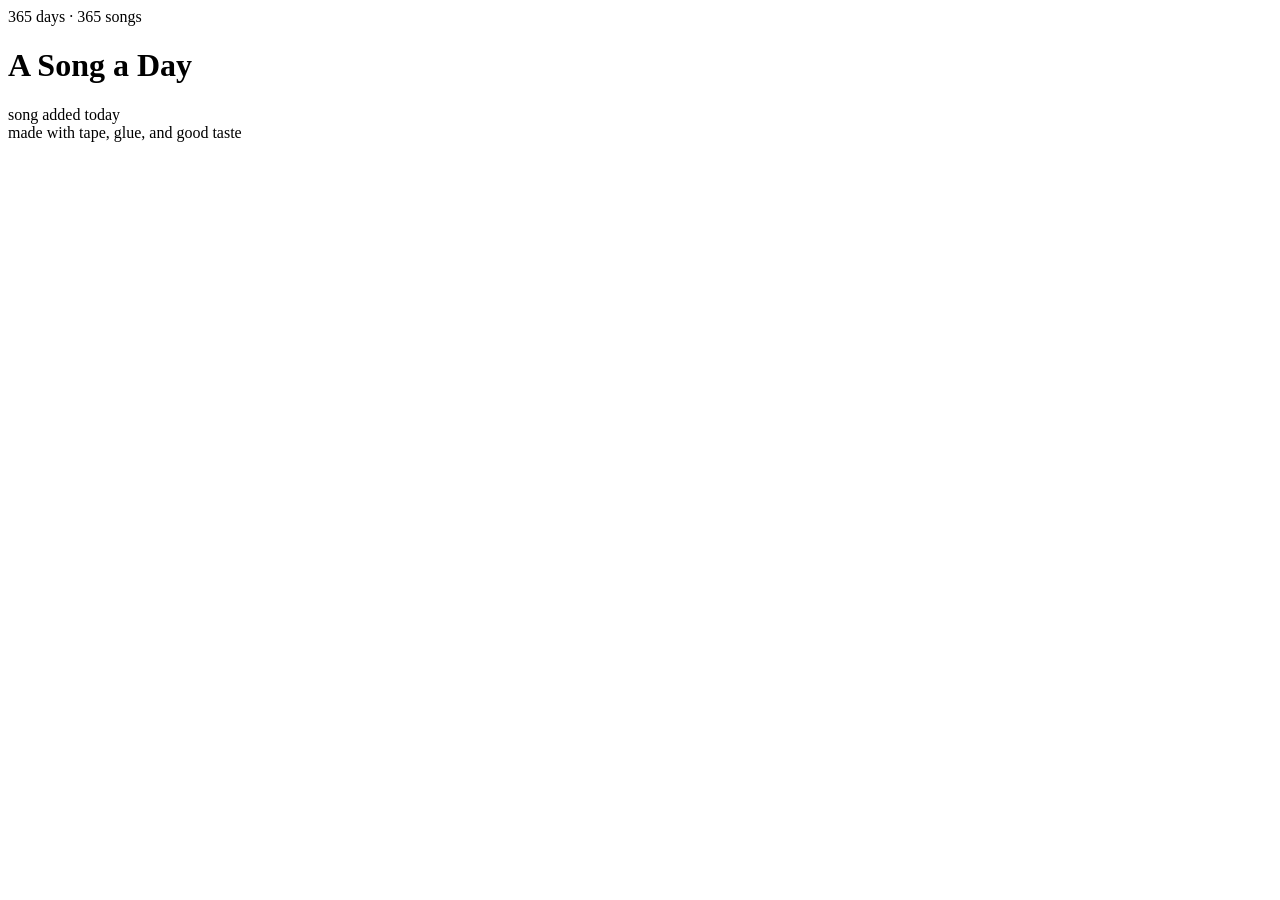
==== index.html @ 289fecfa "Add files via upload" ====
<!DOCTYPE html>
<html lang="en">
<head>
<meta charset="UTF-8">
<meta name="viewport" content="width=device-width, initial-scale=1.0">
<title>A Song a Day</title>
<meta name="description" content="A song for every day of the year. Pick a date, press play.">
<link rel="stylesheet" href="css/style.css">
</head>
<body>

<header class="site-header">
  <div class="eyebrow">365 days · 365 songs</div>
  <h1><span class="reel" aria-hidden="true"></span>A Song a Day<span class="reel" aria-hidden="true"></span></h1>
</header>

<main>
  <div id="months" class="months"></div>

  <div class="legend">
    <span><i class="dot-song"></i> song added</span>
    <span><i class="dot-today"></i> today</span>
  </div>
</main>

<footer>made with tape, glue, and good taste</footer>

<script src="js/data.js"></script>
<script src="js/calendar.js"></script>
</body>
</html>
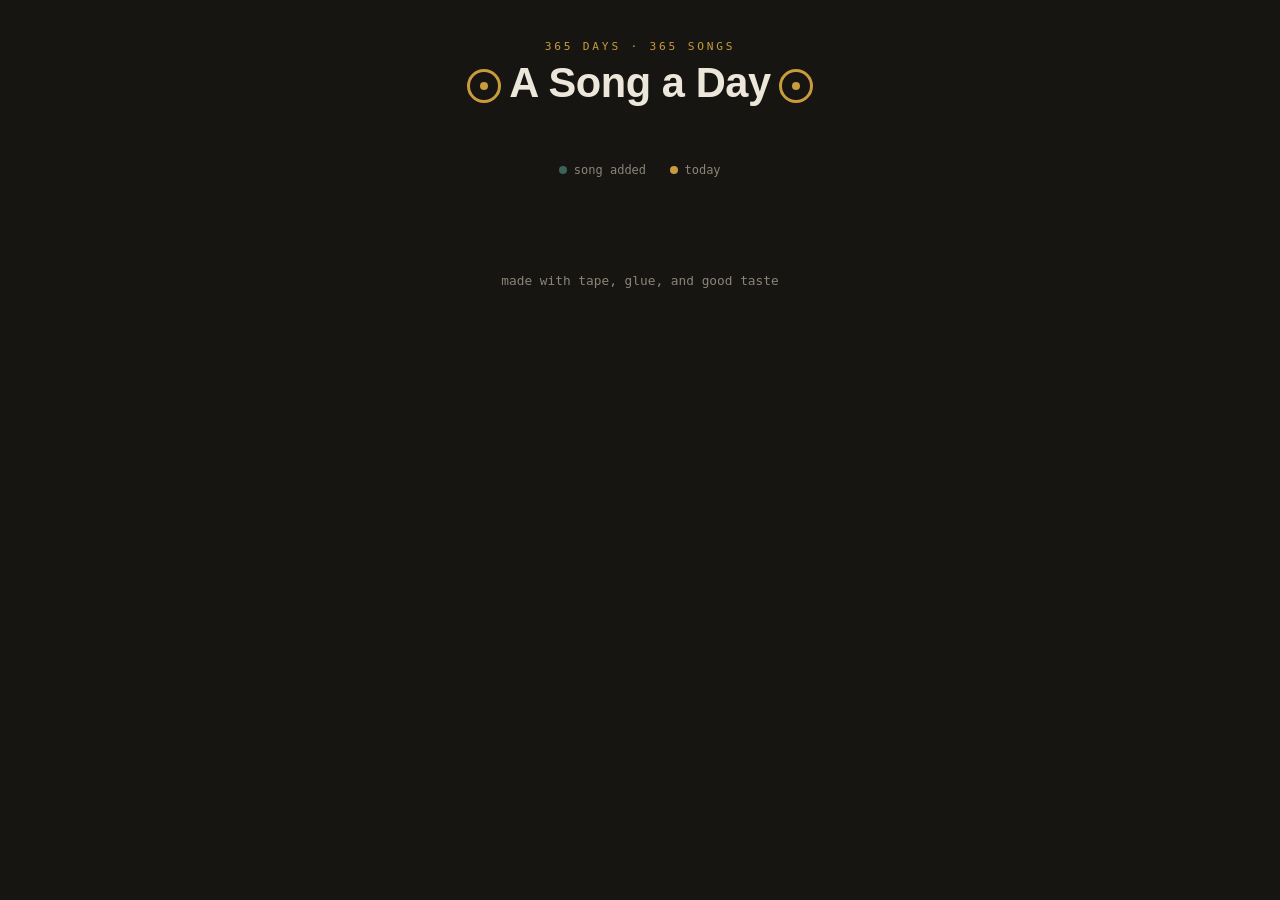
==== commit a7b1a6c6: "Fix stylesheet link path in index.html" ====
--- a/index.html
+++ b/index.html
@@ -5,7 +5,7 @@
 <meta name="viewport" content="width=device-width, initial-scale=1.0">
 <title>A Song a Day</title>
 <meta name="description" content="A song for every day of the year. Pick a date, press play.">
-<link rel="stylesheet" href="css/style.css">
+<link rel="stylesheet" href="style.css">
 </head>
 <body>
 
--- a/style.css
+++ b/style.css
@@ -0,0 +1,313 @@
+@import url('https://fonts.googleapis.com/css2?family=Space+Mono:wght@400;700&family=Work+Sans:wght@400;500;600;700&display=swap');
+
+:root{
+  --ink: #171512;
+  --paper: #ECE7DA;
+  --paper-dim: #DDD6C4;
+  --tape-red: #B23B3B;
+  --brass: #C89B3C;
+  --teal: #3E6259;
+  --pencil: #8A8577;
+  --radius: 10px;
+}
+
+*{ box-sizing:border-box; }
+
+html{ scroll-behavior:smooth; }
+
+body{
+  margin:0;
+  background:var(--ink);
+  color:var(--paper);
+  font-family:'Work Sans', sans-serif;
+  min-height:100vh;
+}
+
+a{ color:inherit; text-decoration:none; }
+
+:focus-visible{
+  outline:2px solid var(--brass);
+  outline-offset:3px;
+}
+
+.mono{ font-family:'Space Mono', monospace; }
+
+/* ---------- shared chrome ---------- */
+
+.site-header{
+  padding:2.5rem 1.5rem 1.5rem;
+  text-align:center;
+}
+
+.site-header .eyebrow{
+  font-family:'Space Mono', monospace;
+  font-size:.7rem;
+  letter-spacing:.25em;
+  text-transform:uppercase;
+  color:var(--brass);
+}
+
+.site-header h1{
+  margin:.4rem 0 0;
+  font-family:'Work Sans', sans-serif;
+  font-weight:700;
+  font-size:clamp(1.8rem, 4vw, 2.6rem);
+  letter-spacing:-.01em;
+}
+
+.reel{
+  width:34px;
+  height:34px;
+  border-radius:50%;
+  border:3px solid var(--brass);
+  display:inline-block;
+  position:relative;
+  vertical-align:middle;
+  margin:0 .5rem;
+}
+.reel::before{
+  content:"";
+  position:absolute;
+  inset:10px;
+  border-radius:50%;
+  background:var(--brass);
+}
+
+main{
+  max-width:1000px;
+  margin:0 auto;
+  padding:0 1.25rem 4rem;
+}
+
+footer{
+  text-align:center;
+  padding:2rem 1rem 3rem;
+  color:var(--pencil);
+  font-size:.8rem;
+  font-family:'Space Mono', monospace;
+}
+
+/* ---------- calendar page ---------- */
+
+.months{
+  display:grid;
+  grid-template-columns:repeat(auto-fit, minmax(250px, 1fr));
+  gap:1.25rem;
+}
+
+.month-card{
+  background:var(--paper);
+  color:var(--ink);
+  border-radius:var(--radius);
+  padding:1rem 1rem 1.25rem;
+  position:relative;
+  overflow:hidden;
+}
+
+.month-card::before{
+  /* perforated edge along the top, like a tear-off calendar page */
+  content:"";
+  position:absolute;
+  top:0; left:0; right:0;
+  height:10px;
+  background-image:radial-gradient(circle, var(--ink) 3px, transparent 3.5px);
+  background-size:16px 16px;
+  background-position:8px -6px;
+  opacity:.15;
+}
+
+.month-card h2{
+  font-family:'Space Mono', monospace;
+  font-size:.95rem;
+  letter-spacing:.08em;
+  text-transform:uppercase;
+  margin:.5rem 0 .75rem;
+  color:var(--tape-red);
+}
+
+.weekday-row{
+  display:grid;
+  grid-template-columns:repeat(7, 1fr);
+  margin-bottom:.25rem;
+}
+.weekday-row span{
+  font-family:'Space Mono', monospace;
+  font-size:.6rem;
+  color:var(--pencil);
+  text-align:center;
+}
+
+.day-grid{
+  display:grid;
+  grid-template-columns:repeat(7, 1fr);
+  gap:3px;
+}
+
+.day-cell{
+  aspect-ratio:1;
+  display:flex;
+  align-items:center;
+  justify-content:center;
+  position:relative;
+  border-radius:5px;
+  font-family:'Space Mono', monospace;
+  font-size:.72rem;
+  color:var(--ink);
+  transition:transform .12s ease, background .12s ease;
+}
+
+.day-cell.pad{ visibility:hidden; }
+
+.day-cell.link{
+  cursor:pointer;
+}
+.day-cell.link:hover{
+  background:var(--paper-dim);
+  transform:translateY(-1px);
+}
+
+.day-cell.has-song::after{
+  content:"";
+  position:absolute;
+  bottom:3px;
+  width:4px;
+  height:4px;
+  border-radius:50%;
+  background:var(--teal);
+}
+
+.day-cell.today{
+  background:var(--brass);
+  color:var(--ink);
+  font-weight:700;
+}
+.day-cell.today::after{ background:var(--ink); }
+
+.legend{
+  display:flex;
+  gap:1.5rem;
+  justify-content:center;
+  flex-wrap:wrap;
+  margin:2rem 0 0;
+  font-family:'Space Mono', monospace;
+  font-size:.75rem;
+  color:var(--pencil);
+}
+.legend span{ display:inline-flex; align-items:center; gap:.4rem; }
+.legend i{
+  width:8px; height:8px; border-radius:50%; display:inline-block;
+}
+.legend .dot-song{ background:var(--teal); }
+.legend .dot-today{ background:var(--brass); }
+
+/* ---------- day page ---------- */
+
+.tape-card{
+  max-width:520px;
+  margin:2rem auto 0;
+  background:var(--paper);
+  color:var(--ink);
+  border-radius:16px;
+  padding:2rem 1.75rem 1.75rem;
+  position:relative;
+}
+
+.counter{
+  font-family:'Space Mono', monospace;
+  background:var(--ink);
+  color:var(--paper);
+  display:inline-block;
+  padding:.5rem 1rem;
+  border-radius:6px;
+  font-size:1.4rem;
+  letter-spacing:.15em;
+  margin-bottom:1.25rem;
+}
+
+.song-title{
+  font-size:clamp(1.5rem, 5vw, 2.1rem);
+  font-weight:700;
+  line-height:1.15;
+  margin:0 0 .25rem;
+}
+
+.song-artist{
+  font-family:'Space Mono', monospace;
+  color:var(--tape-red);
+  font-size:1rem;
+  margin:0 0 1.5rem;
+}
+
+.player-window{
+  background:var(--ink);
+  border-radius:10px;
+  padding:.5rem;
+  margin-bottom:1.25rem;
+}
+.player-window iframe{
+  border-radius:8px;
+  display:block;
+  width:100%;
+}
+
+.note-card{
+  background:var(--paper-dim);
+  border-left:3px solid var(--teal);
+  border-radius:4px;
+  padding:.9rem 1rem;
+  font-size:.92rem;
+  line-height:1.5;
+  color:var(--ink);
+}
+
+.empty-state{
+  text-align:center;
+  padding:1rem 0 .5rem;
+}
+.empty-state p{
+  color:var(--pencil);
+  font-size:.95rem;
+}
+
+.spotify-fallback{
+  display:inline-block;
+  margin-top:.5rem;
+  background:var(--teal);
+  color:var(--paper);
+  font-family:'Space Mono', monospace;
+  font-size:.85rem;
+  padding:.6rem 1.1rem;
+  border-radius:30px;
+}
+.spotify-fallback:hover{ background:var(--tape-red); }
+
+.transport{
+  display:flex;
+  justify-content:space-between;
+  align-items:center;
+  max-width:520px;
+  margin:1.5rem auto 0;
+  font-family:'Space Mono', monospace;
+  font-size:.85rem;
+}
+
+.transport a, .transport .back-link{
+  color:var(--paper);
+  opacity:.85;
+}
+.transport a:hover{ opacity:1; color:var(--brass); }
+
+.back-link{
+  display:block;
+  text-align:center;
+  margin-top:2rem;
+  font-family:'Space Mono', monospace;
+  font-size:.8rem;
+  color:var(--pencil);
+}
+.back-link:hover{ color:var(--brass); }
+
+@media (prefers-reduced-motion: reduce){
+  .day-cell{ transition:none; }
+  html{ scroll-behavior:auto; }
+}
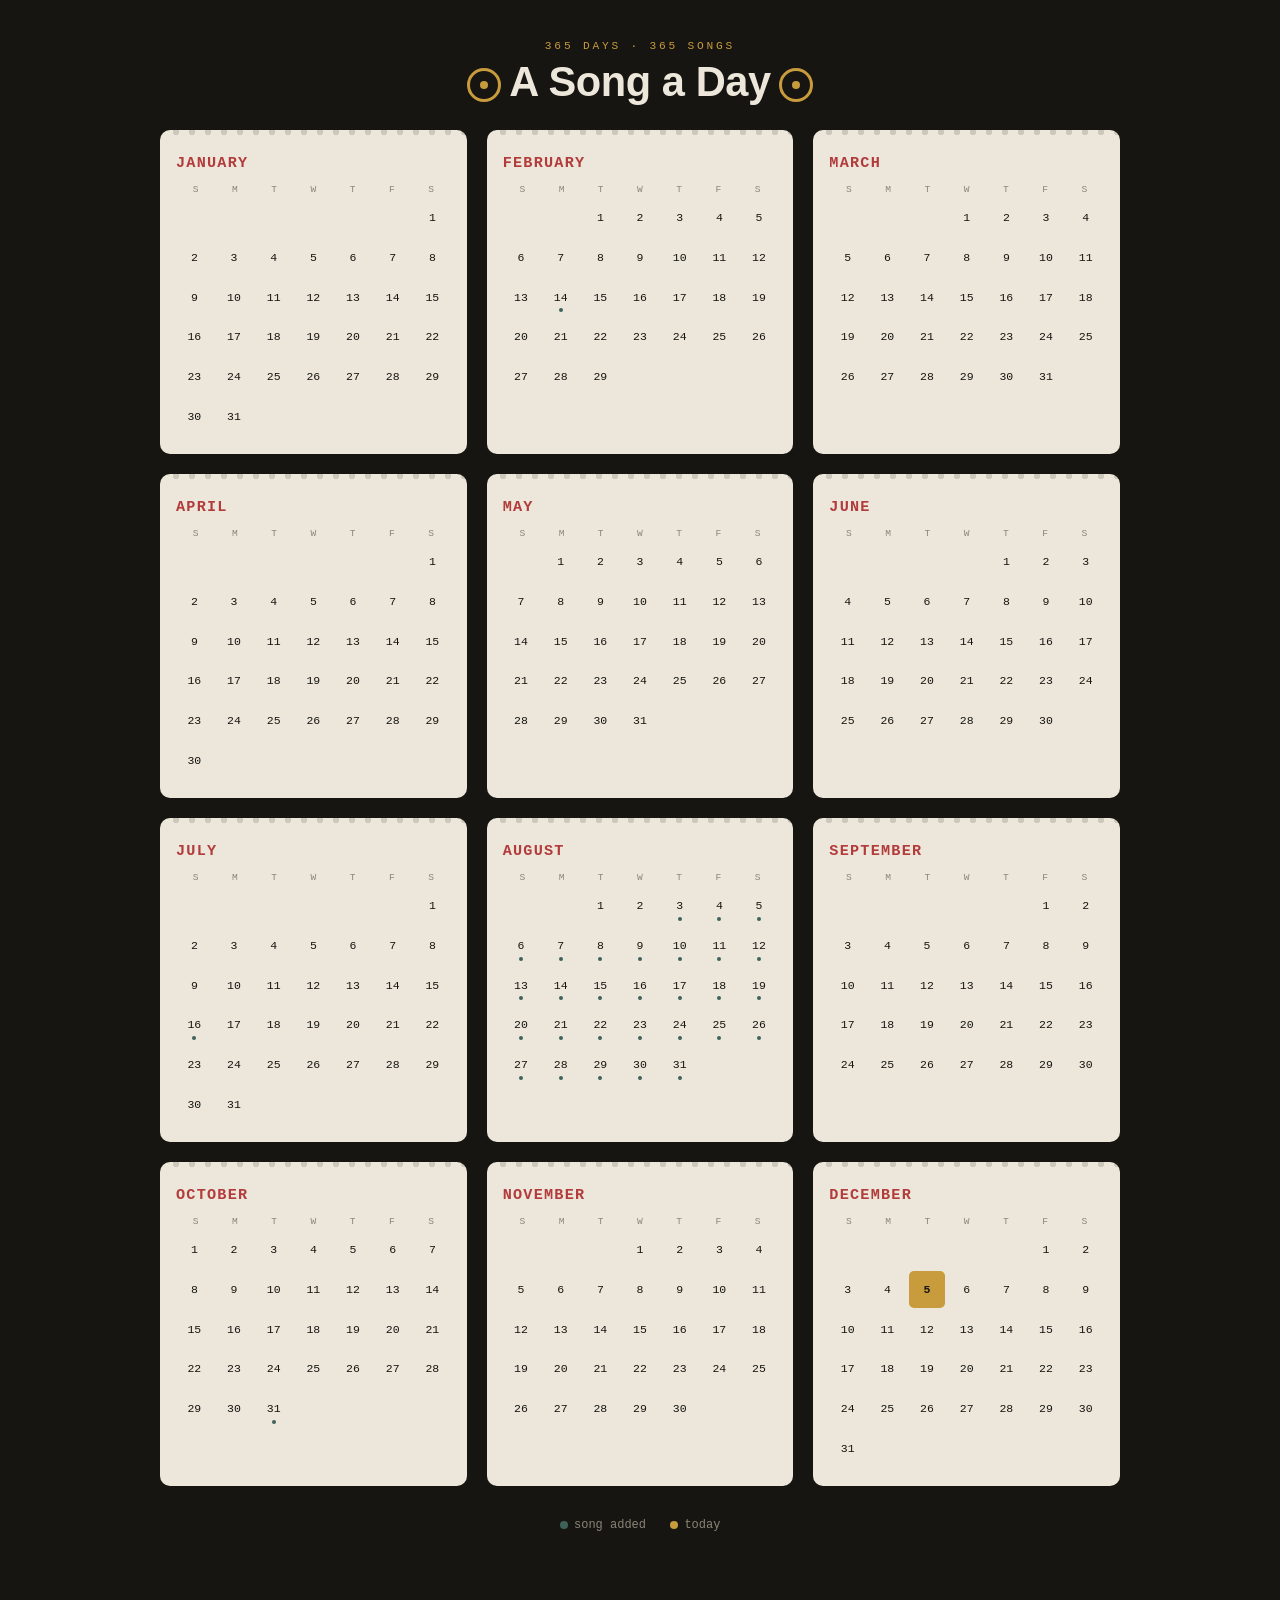
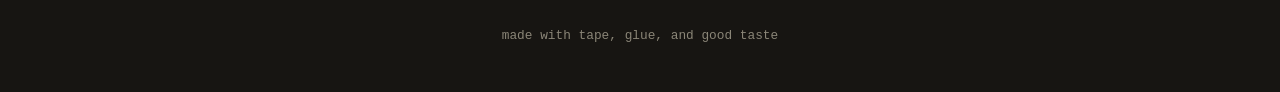
==== commit eb4d8cad: "Update script tags to remove js/ prefix" ====
--- a/index.html
+++ b/index.html
@@ -25,7 +25,7 @@
 
 <footer>made with tape, glue, and good taste</footer>
 
-<script src="js/data.js"></script>
-<script src="js/calendar.js"></script>
+<script src="data.js"></script>
+<script src="calendar.js"></script>
 </body>
 </html>
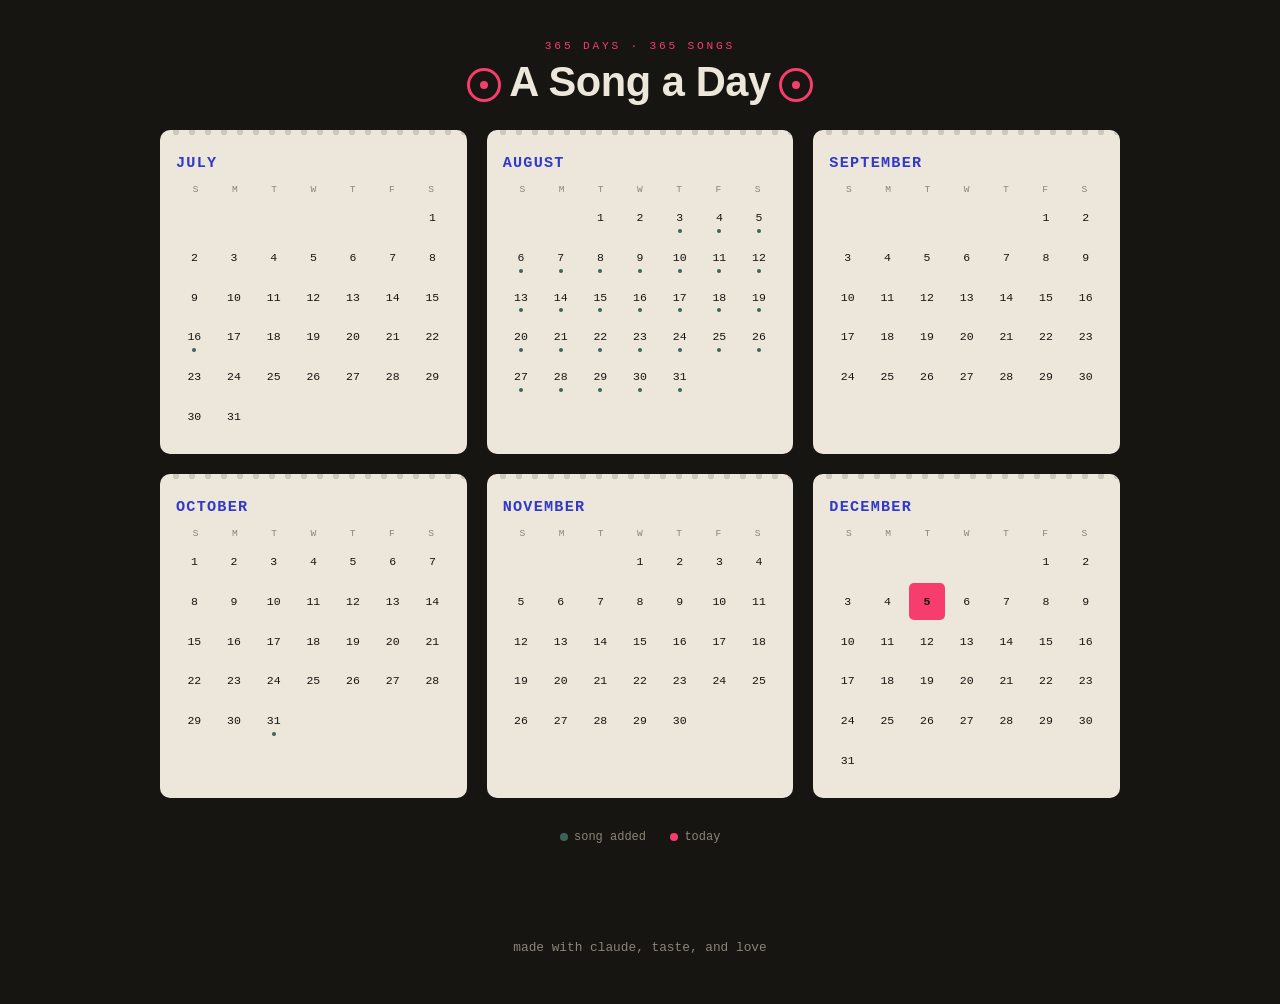
==== commit 0beb2040: "Update title and footer text in index.html" ====
--- a/index.html
+++ b/index.html
@@ -3,7 +3,7 @@
 <head>
 <meta charset="UTF-8">
 <meta name="viewport" content="width=device-width, initial-scale=1.0">
-<title>A Song a Day</title>
+<title>canción del día</title>
 <meta name="description" content="A song for every day of the year. Pick a date, press play.">
 <link rel="stylesheet" href="style.css">
 </head>
@@ -23,7 +23,7 @@
   </div>
 </main>
 
-<footer>made with tape, glue, and good taste</footer>
+<footer>made with claude, taste, and love</footer>
 
 <script src="data.js"></script>
 <script src="calendar.js"></script>
--- a/style.css
+++ b/style.css
@@ -4,8 +4,8 @@
   --ink: #171512;
   --paper: #ECE7DA;
   --paper-dim: #DDD6C4;
-  --tape-red: #B23B3B;
-  --brass: #C89B3C;
+  --tape-red: #3139c8;
+  --brass: #f73d6c;
   --teal: #3E6259;
   --pencil: #8A8577;
   --radius: 10px;
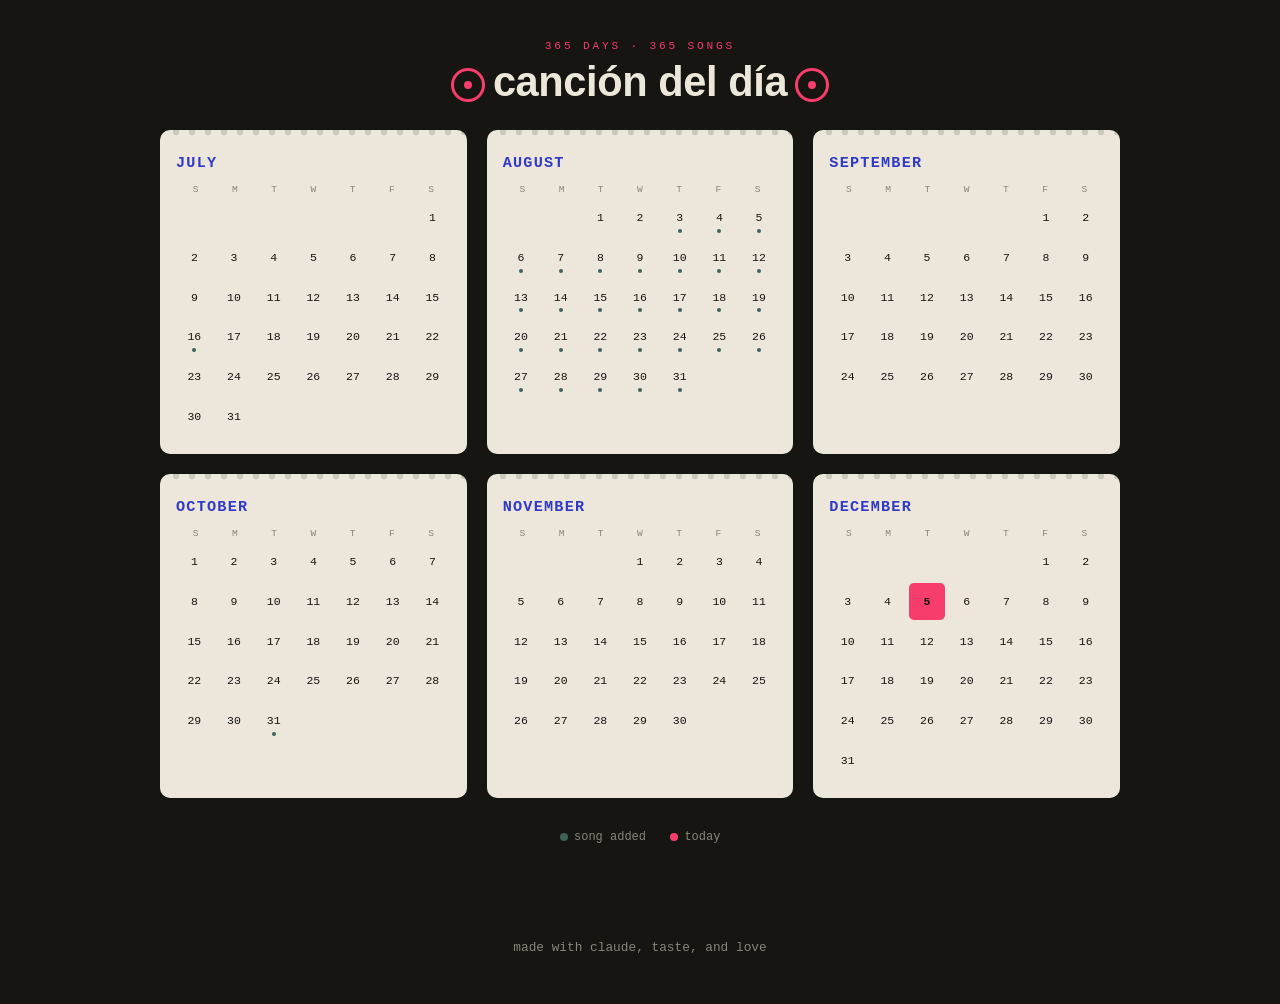
==== commit 76aaef54: "Change header title to 'canción del día'" ====
--- a/index.html
+++ b/index.html
@@ -11,7 +11,7 @@
 
 <header class="site-header">
   <div class="eyebrow">365 days · 365 songs</div>
-  <h1><span class="reel" aria-hidden="true"></span>A Song a Day<span class="reel" aria-hidden="true"></span></h1>
+  <h1><span class="reel" aria-hidden="true"></span>canción del día<span class="reel" aria-hidden="true"></span></h1>
 </header>
 
 <main>
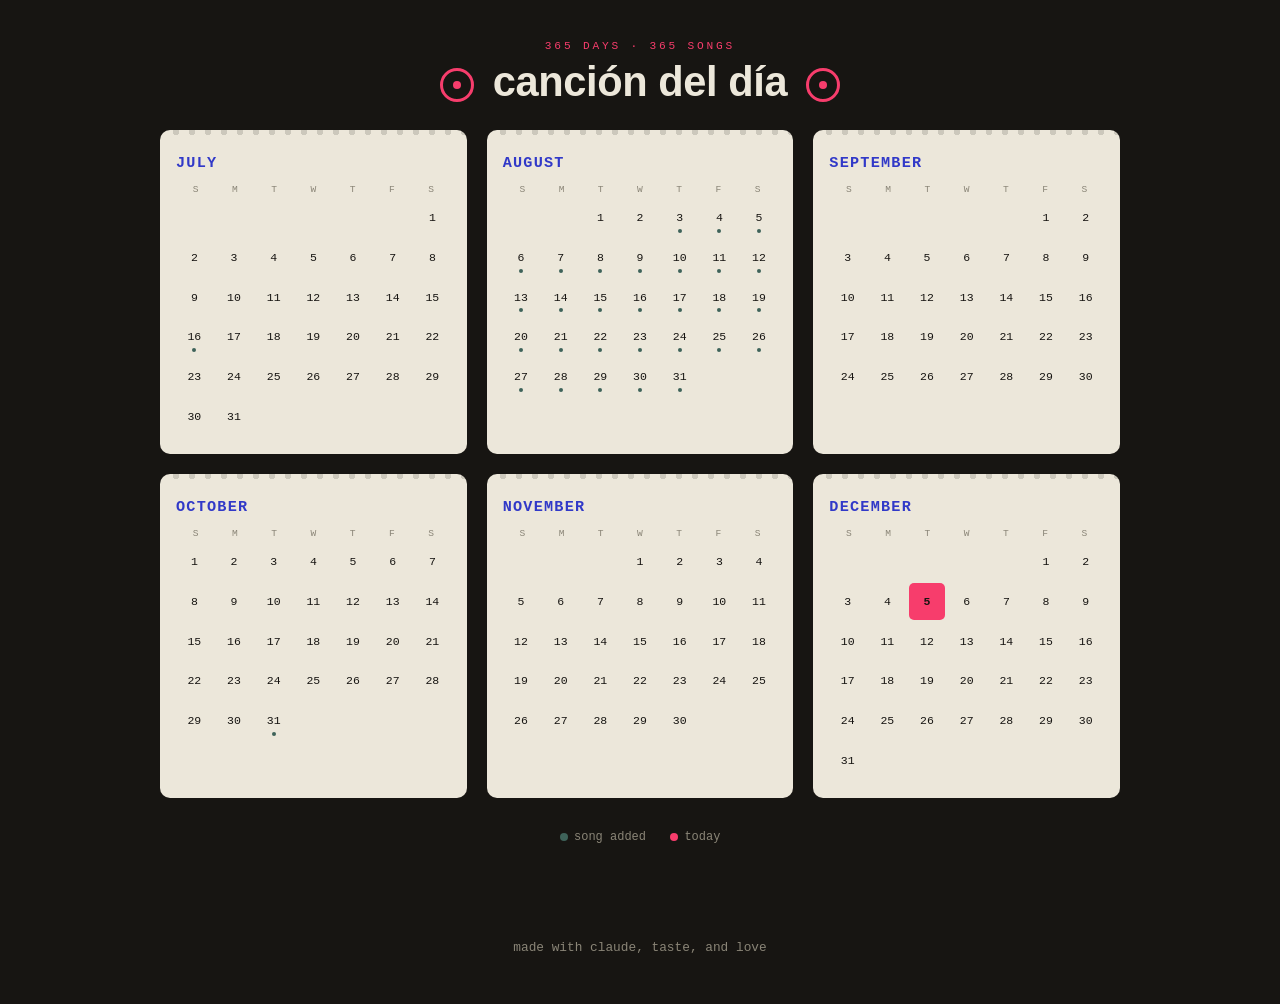
==== commit c1069031: "Fix spacing in header title for better readability" ====
--- a/index.html
+++ b/index.html
@@ -11,7 +11,7 @@
 
 <header class="site-header">
   <div class="eyebrow">365 days · 365 songs</div>
-  <h1><span class="reel" aria-hidden="true"></span>canción del día<span class="reel" aria-hidden="true"></span></h1>
+  <h1><span class="reel" aria-hidden="true"></span>  canción del día  <span class="reel" aria-hidden="true"></span></h1>
 </header>
 
 <main>
